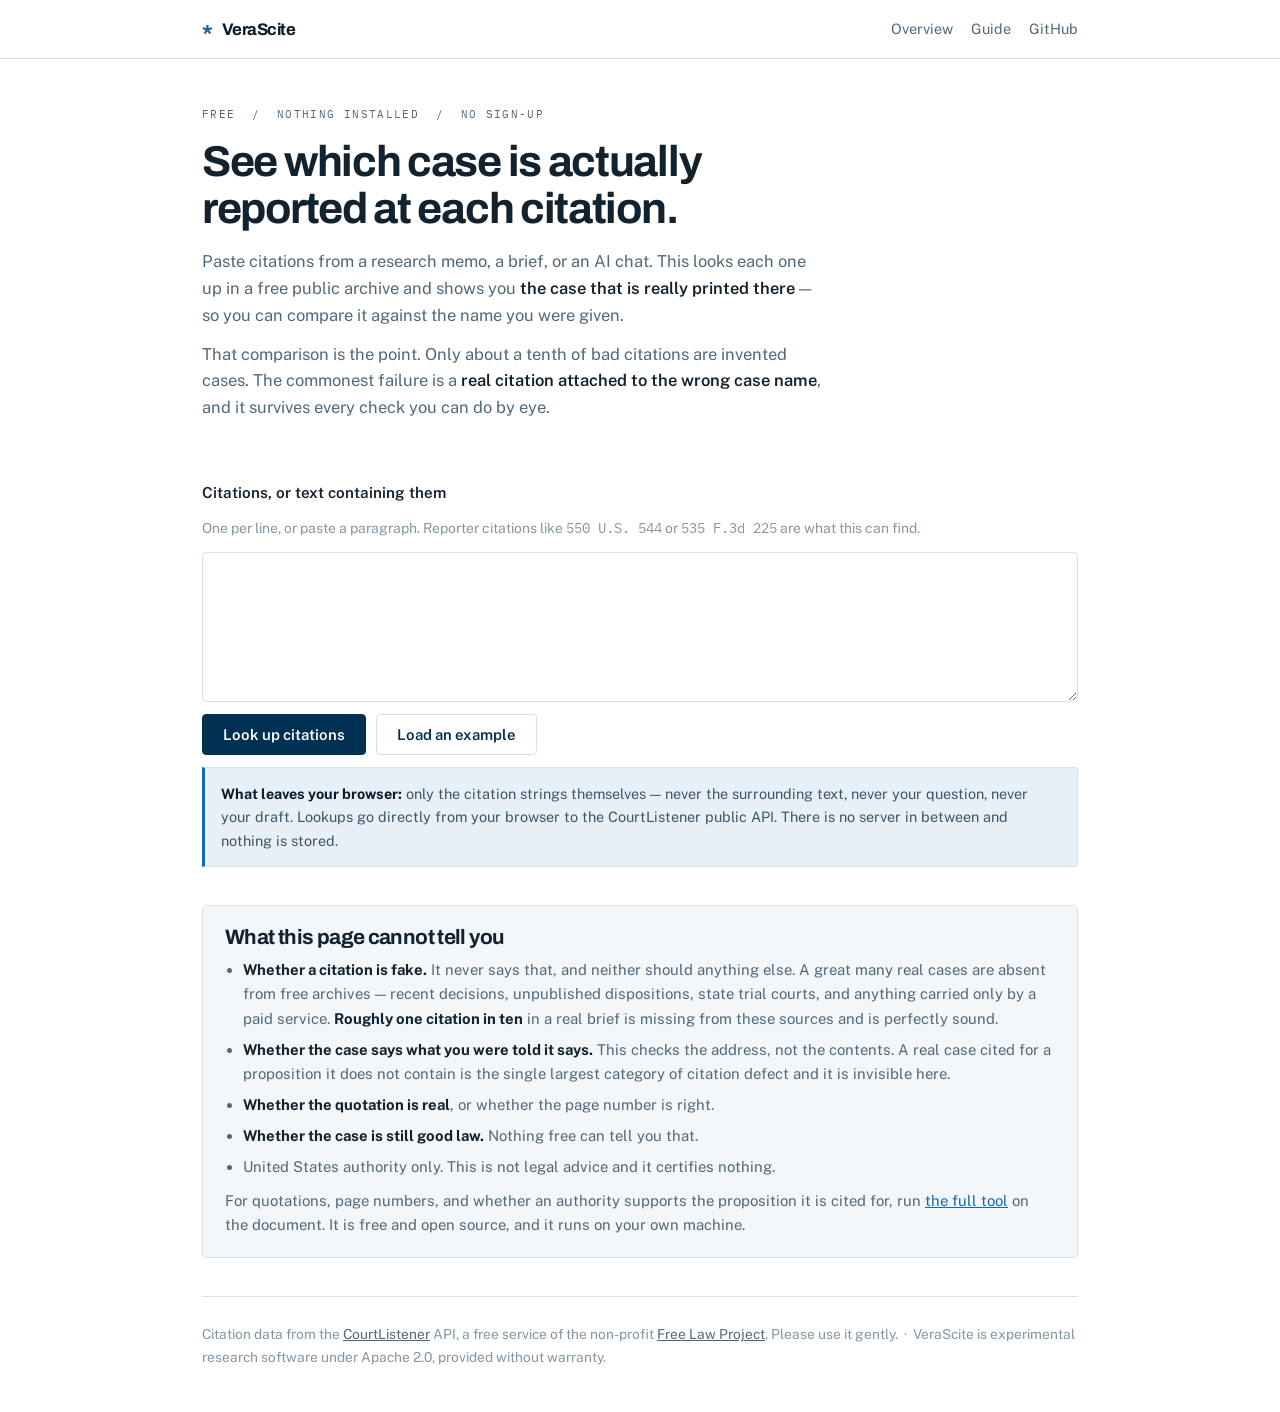
==== docs/check.html @ d42d6ce9 "Add a no-install citation check page The research said distribution is the unsolved problem, not loo" ====
<!DOCTYPE html>
<html lang="en">
<head>
<meta charset="utf-8">
<meta name="viewport" content="width=device-width, initial-scale=1">
<title>Check a citation — VeraScite</title>
<meta name="description" content="Paste legal citations and see which case is actually reported at each one. Free, no signup, nothing installed. Absence is never reported as fabrication.">
<meta name="keywords" content="check legal citation, verify case citation free, AI hallucination legal citation, citation checker no signup, CourtListener citation lookup, fake case citation check">
<link rel="canonical" href="https://rakib-nyc.github.io/verascite/check.html">
<link rel="preconnect" href="https://fonts.googleapis.com">
<link rel="preconnect" href="https://fonts.gstatic.com" crossorigin>
<link href="https://fonts.googleapis.com/css2?family=Archivo:wght@600;700&family=Public+Sans:wght@400;500;600;700&family=IBM+Plex+Mono:wght@400;500;600&display=swap" rel="stylesheet">
<link rel="icon" href="data:image/svg+xml,<svg xmlns='http://www.w3.org/2000/svg' viewBox='0 0 32 32'><rect width='32' height='32' fill='%23003153'/><text x='16' y='23' font-family='monospace' font-size='19' font-weight='700' fill='%23fff' text-anchor='middle'>*</text></svg>">
<style>
:root{
  --ink:#0A1B2A; --prussian:#003153; --azure:#1668B0; --azure-lift:#E8F0F7;
  --page:#FFFFFF; --wash:#F3F7FA; --rule:#D5E0E9; --rule-soft:#E7EEF4;
  --text:#12222F; --muted:#51687A; --faint:#8296A5;
  /* Absence is neutral. It is not a warning and must not look like one. */
  --absent:#5A6B79; --absent-bg:#EDF1F4; --absent-edge:#D3DCE3;
  --flag:#A8271F; --flag-bg:#FBECEA; --flag-edge:#E8CFCA;
  --ok:#1D5B41; --ok-bg:#E8F1ED; --ok-edge:#C9DCD4;
  --w:940px;
}
*{box-sizing:border-box}
html{-webkit-text-size-adjust:100%}
@media (prefers-reduced-motion:reduce){*{animation:none!important;transition:none!important}}
body{margin:0;background:var(--page);color:var(--text);
  font-family:'Public Sans',-apple-system,BlinkMacSystemFont,'Segoe UI',sans-serif;
  font-size:16.5px;line-height:1.62;-webkit-font-smoothing:antialiased}
h1,h2,h3{font-family:'Archivo',sans-serif;font-weight:700;letter-spacing:-.03em;line-height:1.08;margin:0;text-wrap:balance}
h1{font-size:clamp(1.9rem,4.2vw,2.7rem)}
h2{font-size:1.3rem}
h3{font-size:1rem;font-weight:600;letter-spacing:-.01em}
p{margin:0}
a{color:var(--azure)}
code,.mono{font-family:'IBM Plex Mono',ui-monospace,Menlo,monospace}
:focus-visible{outline:2px solid var(--azure);outline-offset:3px}

.wrap{max-width:var(--w);margin:0 auto;padding:0 clamp(20px,4vw,32px)}
header{border-bottom:1px solid var(--rule);background:var(--page)}
nav{max-width:var(--w);margin:0 auto;padding:0 clamp(20px,4vw,32px);height:58px;display:flex;align-items:center;gap:18px}
.brand{display:flex;align-items:baseline;gap:9px;font-family:'Archivo',sans-serif;font-weight:700;
  font-size:1.05rem;color:var(--ink);letter-spacing:-.028em;text-decoration:none}
.brand i{font-family:'IBM Plex Mono',monospace;font-style:normal;color:var(--azure);font-size:1.15rem}
nav .right{margin-left:auto;display:flex;gap:18px;align-items:center;font-size:.9rem}
nav .right a{color:var(--muted);text-decoration:none}
nav .right a:hover{color:var(--prussian)}

.intro{padding:clamp(30px,5vw,46px) 0 clamp(22px,3vw,30px)}
.kicker{font-family:'IBM Plex Mono',monospace;font-size:.7rem;letter-spacing:.12em;
  text-transform:uppercase;color:var(--muted);margin-bottom:16px}
.lede{color:var(--muted);max-width:62ch;margin-top:16px}
.lede b{color:var(--text);font-weight:600}

form{display:flex;flex-direction:column;gap:12px;margin:clamp(22px,3vw,30px) 0}
label{font-weight:600;font-size:.95rem}
.hint{font-size:.87rem;color:var(--faint)}
textarea{width:100%;min-height:150px;resize:vertical;padding:14px 15px;border:1px solid var(--rule);
  border-radius:5px;font-family:'IBM Plex Mono',monospace;font-size:.88rem;line-height:1.65;
  color:var(--text);background:var(--page)}
textarea:focus{border-color:var(--azure)}
.actions{display:flex;flex-wrap:wrap;gap:10px;align-items:center}
button{font-family:inherit;font-weight:600;font-size:.93rem;padding:11px 20px;border-radius:4px;cursor:pointer;
  border:1px solid var(--prussian);background:var(--prussian);color:#fff;transition:background .15s}
button:hover:not(:disabled){background:#00243E}
button:disabled{opacity:.55;cursor:default}
button.ghost{background:#fff;color:var(--prussian);border-color:var(--rule)}
button.ghost:hover:not(:disabled){background:var(--wash)}
.status{font-family:'IBM Plex Mono',monospace;font-size:.8rem;color:var(--muted)}

.privacy{border:1px solid var(--rule);border-left:3px solid var(--azure);background:var(--azure-lift);
  padding:14px 16px;border-radius:0 4px 4px 0;font-size:.9rem;color:#3D556A}
.privacy b{color:var(--ink)}

/* ---- results ---- */
#results{margin:clamp(24px,3vw,34px) 0}
.summary{display:grid;grid-template-columns:repeat(auto-fit,minmax(160px,1fr));
  border-top:1px solid var(--rule);border-left:1px solid var(--rule);margin-bottom:24px}
.sc{border-right:1px solid var(--rule);border-bottom:1px solid var(--rule);padding:14px 16px;background:#fff}
.sc .n{font-family:'Archivo',sans-serif;font-weight:700;font-size:1.7rem;line-height:1;letter-spacing:-.03em;
  font-variant-numeric:tabular-nums}
.sc .k{font-family:'IBM Plex Mono',monospace;font-size:.64rem;letter-spacing:.09em;text-transform:uppercase;
  color:var(--muted);margin-top:8px}
.sc.found .n{color:var(--ok)} .sc.absent .n{color:var(--absent)} .sc.declined .n{color:var(--muted)}

.row{border:1px solid var(--rule);border-radius:5px;padding:16px 18px;margin-bottom:11px;background:#fff;
  display:flex;flex-direction:column;gap:10px}
.row.absent{background:var(--absent-bg);border-color:var(--absent-edge)}
.row-top{display:flex;flex-wrap:wrap;gap:10px;align-items:center;justify-content:space-between}
.cite{font-family:'IBM Plex Mono',monospace;font-size:.92rem;font-weight:500;color:var(--ink);word-break:break-word}
.chip{display:inline-block;font-family:'IBM Plex Mono',monospace;font-size:.66rem;font-weight:600;
  letter-spacing:.08em;text-transform:uppercase;padding:4px 9px;border-radius:3px;white-space:nowrap}
.chip.found{background:var(--ok-bg);color:var(--ok);border:1px solid var(--ok-edge)}
.chip.absent{background:#fff;color:var(--absent);border:1px solid var(--absent-edge)}
.chip.declined{background:var(--wash);color:var(--muted);border:1px solid var(--rule)}
.chip.vendor{background:#fff;color:var(--absent);border:1px solid var(--absent-edge)}
.row.vendor{background:var(--absent-bg);border-color:var(--absent-edge)}
.row.vendor .compare{border-top-color:var(--absent-edge)}
.sc.vendor .n{color:var(--absent)}
.chip.noreporter{background:var(--flag-bg);color:var(--flag);border:1px solid var(--flag-edge)}
.row.noreporter{background:var(--flag-bg);border-color:var(--flag-edge)}
.row.noreporter .compare{border-top-color:var(--flag-edge)}
.sc.noreporter .n{color:var(--flag)}
.reported{font-size:.95rem}
.reported .who{font-weight:600;color:var(--ink)}
.compare{font-size:.9rem;color:var(--muted);border-top:1px solid var(--rule-soft);padding-top:9px}
.compare b{color:var(--ink)}
.row.absent .compare{border-top-color:var(--absent-edge)}
.parallel{font-family:'IBM Plex Mono',monospace;font-size:.8rem;color:var(--faint)}
.row a.open{font-size:.88rem}

/* ---- limits ---- */
.limits{border:1px solid var(--rule);background:var(--wash);border-radius:5px;padding:20px 22px;
  margin:clamp(26px,4vw,38px) 0;display:flex;flex-direction:column;gap:10px}
.limits ul{margin:0;padding-left:18px;display:flex;flex-direction:column;gap:7px}
.limits li{font-size:.93rem;color:var(--muted)}
.limits li b{color:var(--text)}
footer{border-top:1px solid var(--rule);padding:26px 0 44px;color:var(--faint);font-size:.86rem}
footer a{color:var(--muted)}
.vh{position:absolute;width:1px;height:1px;overflow:hidden;clip:rect(0 0 0 0);white-space:nowrap}
</style>
</head>
<body>

<header>
  <nav>
    <a class="brand" href="./"><i>*</i> VeraScite</a>
    <span class="right">
      <a href="./">Overview</a>
      <a href="https://github.com/rakib-nyc/verascite/blob/main/docs/WORKFLOW.md">Guide</a>
      <a href="https://github.com/rakib-nyc/verascite">GitHub</a>
    </span>
  </nav>
</header>

<div class="wrap">

  <section class="intro">
    <div class="kicker">Free &nbsp;/&nbsp; nothing installed &nbsp;/&nbsp; no sign-up</div>
    <h1>See which case is actually reported at each citation.</h1>
    <p class="lede">
      Paste citations from a research memo, a brief, or an AI chat. This looks each one up in a
      free public archive and shows you <b>the case that is really printed there</b> — so you can
      compare it against the name you were given.
    </p>
    <p class="lede" style="margin-top:12px">
      That comparison is the point. Only about a tenth of bad citations are invented cases. The
      commonest failure is a <b>real citation attached to the wrong case name</b>, and it survives
      every check you can do by eye.
    </p>
  </section>

  <form id="form">
    <label for="input">Citations, or text containing them</label>
    <span class="hint">One per line, or paste a paragraph. Reporter citations like
      <code>550 U.S. 544</code> or <code>535 F.3d 225</code> are what this can find.</span>
    <textarea id="input" spellcheck="false" aria-describedby="privacy"></textarea>
    <div class="actions">
      <button type="submit" id="go">Look up citations</button>
      <button type="button" class="ghost" id="sample">Load an example</button>
      <span class="status" id="status" role="status" aria-live="polite"></span>
    </div>
    <p class="privacy" id="privacy">
      <b>What leaves your browser:</b> only the citation strings themselves — never the
      surrounding text, never your question, never your draft. Lookups go directly from your
      browser to the CourtListener public API. There is no server in between and nothing is
      stored.
    </p>
  </form>

  <div id="results"></div>

  <section class="limits">
    <h2>What this page cannot tell you</h2>
    <ul>
      <li><b>Whether a citation is fake.</b> It never says that, and neither should anything
        else. A great many real cases are absent from free archives — recent decisions,
        unpublished dispositions, state trial courts, and anything carried only by a paid
        service. <b>Roughly one citation in ten</b> in a real brief is missing from these
        sources and is perfectly sound.</li>
      <li><b>Whether the case says what you were told it says.</b> This checks the address, not
        the contents. A real case cited for a proposition it does not contain is the single
        largest category of citation defect and it is invisible here.</li>
      <li><b>Whether the quotation is real</b>, or whether the page number is right.</li>
      <li><b>Whether the case is still good law.</b> Nothing free can tell you that.</li>
      <li>United States authority only. This is not legal advice and it certifies nothing.</li>
    </ul>
    <p style="font-size:.93rem;color:var(--muted)">
      For quotations, page numbers, and whether an authority supports the proposition it is
      cited for, run <a href="https://github.com/rakib-nyc/verascite">the full tool</a> on the
      document. It is free and open source, and it runs on your own machine.
    </p>
  </section>

  <footer>
    Citation data from the <a href="https://www.courtlistener.com/">CourtListener</a> API,
    a free service of the non-profit <a href="https://free.law/">Free Law Project</a>.
    Please use it gently. &nbsp;·&nbsp;
    VeraScite is experimental research software under Apache 2.0, provided without warranty.
  </footer>

</div>

<script src="./reporters.js"></script>
<script>
(function () {
  "use strict";

  var API = "https://www.courtlistener.com/api/rest/v4/search/";
  // CourtListener is a non-profit serving this free. Space requests out and cap
  // how many one paste can fire, rather than letting a long document hammer it.
  var GAP_MS = 900;
  var MAX = 25;

  // Volume, reporter, page. Deliberately simpler than the extractor in the full
  // tool -- it takes the common reporter form and declines the rest rather than
  // guessing, because a wrong parse sends the lookup after the wrong case.
  // Page numbers run long in vendor identifiers -- "2019 WL 1396975" is seven
  // digits -- so a five-digit cap silently dropped exactly the citations most
  // likely to need explaining.
  var CITE = /\b(\d{1,4})\s+([A-Z][A-Za-z.'’]*(?:\s*[0-9]?[A-Za-z.'’]+){0,4}?)\s+(\d{1,7})(?=\b)/g;
  // Tokens that mean the match is a date, a statute, or a docket rather than a
  // reporter citation.
  var NOT_A_REPORTER = /^(?:U\.?S\.?C|C\.?F\.?R|Stat|Pub|No|Fed\.?\s*R|Cir|Supp\.?\s*$)/i;
  // Vendor database identifiers. These name real decisions that no free archive
  // carries, so a lookup would report absence for a reason that has nothing to
  // do with the citation. Saying that plainly is more honest than a null result.
  var VENDOR_ONLY = /^(?:WL|LEXIS|U\.?S\.?\s*App\.?\s*LEXIS|U\.?S\.?\s*Dist\.?\s*LEXIS)$/i;

  // A reporter series that has never existed is the one thing this page can
  // state affirmatively, because it is contradicted by a source rather than
  // merely absent from one. Everything else routes to "not in this archive".
  function reporterExists(reporter) {
    var set = window.VERASCITE_REPORTERS;
    if (!set) { return true; }              // data missing: never accuse
    if (set.has(reporter)) { return true; }
    var squashed = reporter.replace(/\s+/g, "");
    var loose = reporter.replace(/\./g, "").replace(/\s+/g, " ").trim();
    var it = set.values(), n;
    while (!(n = it.next()).done) {
      var v = n.value;
      if (v.replace(/\s+/g, "") === squashed) { return true; }
      if (v.replace(/\./g, "").replace(/\s+/g, " ").trim() === loose) { return true; }
    }
    return false;
  }

  var form = document.getElementById("form");
  var input = document.getElementById("input");
  var status = document.getElementById("status");
  var results = document.getElementById("results");
  var go = document.getElementById("go");

  document.getElementById("sample").addEventListener("click", function () {
    // One of each result the page can produce, so the example teaches the
    // distinctions rather than just demonstrating a lookup.
    input.value =
      "Bell Atlantic Corp. v. Twombly, 550 U.S. 544 (2007)\n" +
      "Doe v. Roe, 475 F.6th 972 (8th Cir. 1983)\n" +
      "Iko v. Shreve, 122 F.3d 707 (4th Cir. 1997)\n" +
      "Tinch v. Video Indus. Servs., Inc., 2019 WL 1396975 (E.D. Mich. 2019)";
    results.innerHTML = "";
    status.textContent = "";
  });

  function extract(text) {
    var out = [], seen = {}, m;
    CITE.lastIndex = 0;
    while ((m = CITE.exec(text)) !== null) {
      var reporter = m[2].replace(/\s+/g, " ").trim();
      if (NOT_A_REPORTER.test(reporter)) { continue; }
      if (!/[A-Za-z]/.test(reporter)) { continue; }
      var cite = m[1] + " " + reporter + " " + m[3];
      var key = cite.toLowerCase();
      if (seen[key]) { continue; }
      seen[key] = 1;
      // The words immediately before a citation are usually its case name.
      var before = text.slice(Math.max(0, m.index - 90), m.index);
      // Party names are full of periods and commas -- "Bell Atlantic Corp. v.
      // Twombly", "Video Indus. Servs., Inc." -- so the name is taken as the
      // run ending in " v. Something" immediately before the citation.
      var nameMatch = before.match(/([A-Z][A-Za-z0-9'’&.,\- ]{1,70}?\sv\.?\s[A-Za-z0-9'’&.,\- ]{2,60}?)[,\s]*$/);
      out.push({
        cite: cite,
        reporter: reporter,
        claimed: nameMatch ? nameMatch[1].trim() : "",
        vendorOnly: VENDOR_ONLY.test(reporter),
        noSuchReporter: !VENDOR_ONLY.test(reporter) && !reporterExists(reporter)
      });
      if (out.length >= MAX) { break; }
    }
    return out;
  }

  function el(tag, cls, text) {
    var e = document.createElement(tag);
    if (cls) { e.className = cls; }
    if (text !== undefined) { e.textContent = text; }
    return e;
  }

  // Loose comparison, only ever used to *prompt* a human to look. It never
  // decides anything: a difference is shown as "compare these", not as a finding.
  function looksDifferent(claimed, actual) {
    if (!claimed || !actual) { return false; }
    var norm = function (s) {
      return s.toLowerCase().replace(/[^a-z\s]/g, " ").split(/\s+/)
        .filter(function (w) { return w.length > 3 && w !== "state" && w !== "people"; });
    };
    var a = norm(claimed), b = norm(actual);
    if (!a.length || !b.length) { return false; }
    for (var i = 0; i < a.length; i++) {
      for (var j = 0; j < b.length; j++) {
        if (a[i] === b[j]) { return false; }
      }
    }
    return true;
  }

  function render(item) {
    var row = el("div", "row" +
      (item.state === "absent" ? " absent"
        : item.state === "vendor" ? " vendor"
        : item.state === "noreporter" ? " noreporter" : ""));
    var top = el("div", "row-top");
    top.appendChild(el("span", "cite", item.cite));

    var chip = el("span", "chip " + item.state);
    chip.textContent = item.state === "found" ? "Reported"
      : item.state === "absent" ? "Not in this archive"
      : item.state === "vendor" ? "No free source carries this"
      : item.state === "noreporter" ? "No such reporter series" : "Not looked up";
    top.appendChild(chip);
    row.appendChild(top);

    if (item.state === "noreporter") {
      var nr = el("p", "compare");
      nr.innerHTML = "<b>" + esc(item.reporter) + "</b> is not among the 1,342 reporter " +
        "series recognised in American law, or any of their known variant spellings. " +
        "Every published American case appears in one of them. <b>This is the one thing " +
        "this page can tell you affirmatively</b> — it is not an absence, it is a " +
        "contradiction. A citation to a reporter that does not exist should not be filed.";
      nr.style.borderTop = "none"; nr.style.paddingTop = "0";
      row.appendChild(nr);
    } else if (item.state === "vendor") {
      var v = el("p", "compare");
      v.innerHTML = "This is a <b>vendor database identifier</b>. It names a real decision, " +
        "but no free archive carries these — so nothing here, and no free tool anywhere, can " +
        "confirm or deny it. <b>That is a gap in public access, not a mark against your " +
        "citation.</b> Look it up in the service that issued it, or find the case's " +
        "official reporter citation instead.";
      v.style.borderTop = "none"; v.style.paddingTop = "0";
      row.appendChild(v);
    } else if (item.state === "found") {
      var rep = el("p", "reported");
      rep.appendChild(document.createTextNode("This citation is reported as "));
      rep.appendChild(el("span", "who", item.actual));
      rep.appendChild(document.createTextNode("."));
      row.appendChild(rep);

      if (item.parallel && item.parallel.length) {
        row.appendChild(el("p", "parallel", "Also printed at: " + item.parallel.join("  ·  ")));
      }
      if (item.claimed) {
        var cmp = el("p", "compare");
        if (looksDifferent(item.claimed, item.actual)) {
          cmp.innerHTML = "Your text calls this <b>" + esc(item.claimed) + "</b>. " +
            "The archive reports a different name. <b>Compare them yourself</b> — a citation " +
            "attached to the wrong case is the commonest defect there is, and this comparison " +
            "is a prompt to look, not a finding.";
        } else {
          cmp.innerHTML = "Your text calls this <b>" + esc(item.claimed) + "</b>, which is " +
            "consistent with the archive. That confirms the name only — not the quotation, " +
            "the page, or what the case holds.";
        }
        row.appendChild(cmp);
      }
      if (item.url) {
        var a = el("a", "open", "Read the case on CourtListener →");
        a.href = item.url; a.target = "_blank"; a.rel = "noopener noreferrer";
        row.appendChild(a);
      }
    } else if (item.state === "absent") {
      var note = el("p", "compare");
      note.innerHTML = "<b>This does not mean the citation is fake.</b> It means this archive " +
        "does not contain it. Recent decisions, unpublished dispositions, state trial court " +
        "orders, and cases carried only by paid services are routinely absent — about one " +
        "citation in ten. Look it up somewhere else before relying on it, and before removing it.";
      note.style.borderTop = "none";
      note.style.paddingTop = "0";
      row.appendChild(note);
    } else {
      row.appendChild(el("p", "compare", item.reason || "This did not look like a reporter citation."));
    }
    return row;
  }

  function esc(s) {
    var d = document.createElement("div");
    d.textContent = s;
    return d.innerHTML;
  }

  function summarise(items) {
    var counts = { found: 0, absent: 0, declined: 0 };
    items.forEach(function (i) { counts[i.state] = (counts[i.state] || 0) + 1; });
    var grid = el("div", "summary");
    [["noreporter", "No such reporter series"],
     ["found", "Reported in the archive"],
     ["absent", "Not in this archive"],
     ["vendor", "No free source carries these"],
     ["declined", "Not looked up"]].forEach(function (pair) {
      if (!counts[pair[0]]) { return; }
      var c = el("div", "sc " + pair[0]);
      c.appendChild(el("div", "n", String(counts[pair[0]])));
      c.appendChild(el("div", "k", pair[1]));
      grid.appendChild(c);
    });
    return grid;
  }

  function lookup(cite) {
    var url = API + "?type=o&q=" + encodeURIComponent('citation:("' + cite + '")');
    return fetch(url, { headers: { "Accept": "application/json" } })
      .then(function (r) {
        if (!r.ok) { throw new Error("HTTP " + r.status); }
        return r.json();
      })
      .then(function (d) {
        var hit = (d.results || [])[0];
        if (!d.count || !hit) { return { state: "absent" }; }
        return {
          state: "found",
          actual: hit.caseName || "(unnamed)",
          parallel: (hit.citation || []).filter(function (c) {
            return c.toLowerCase() !== cite.toLowerCase();
          }).slice(0, 3),
          url: hit.absolute_url
            ? "https://www.courtlistener.com" + hit.absolute_url : ""
        };
      });
  }

  form.addEventListener("submit", function (e) {
    e.preventDefault();
    var found = extract(input.value);
    results.innerHTML = "";
    if (!found.length) {
      status.textContent = "";
      results.appendChild(render({
        cite: "—", state: "declined",
        reason: "No reporter citations were recognised. This page reads the common " +
                "form — volume, reporter, page — such as 550 U.S. 544."
      }));
      return;
    }

    go.disabled = true;
    var done = [];
    var list = el("div");
    var summary = el("div");
    results.appendChild(summary);
    results.appendChild(list);

    // Serial, with a gap. A free non-profit service should not be hammered
    // because somebody pasted a long brief.
    var i = 0;
    (function step() {
      if (i >= found.length) {
        go.disabled = false;
        status.textContent = "Checked " + done.length + " citation" +
          (done.length === 1 ? "" : "s") + ".";
        summary.replaceWith(summarise(done));
        return;
      }
      var item = found[i];
      if (item.noSuchReporter) {
        // No request: reporters-db already settled it, locally.
        var nr2 = Object.assign({}, item, { state: "noreporter" });
        done.push(nr2); list.appendChild(render(nr2));
        i += 1; step(); return;
      }
      if (item.vendorOnly) {
        // No request: the archive structurally cannot hold this.
        var v = Object.assign({}, item, { state: "vendor" });
        done.push(v); list.appendChild(render(v));
        i += 1; step(); return;
      }
      status.textContent = "Looking up " + (i + 1) + " of " + found.length + "…";
      lookup(item.cite)
        .catch(function (err) {
          return { state: "declined", reason: "Could not reach the archive (" + err.message +
            "). That is a network problem, not a finding about this citation." };
        })
        .then(function (res) {
          var merged = Object.assign({ cite: item.cite, claimed: item.claimed }, res);
          done.push(merged);
          list.appendChild(render(merged));
          i += 1;
          setTimeout(step, GAP_MS);
        });
    })();
  });
})();
</script>
</body>
</html>
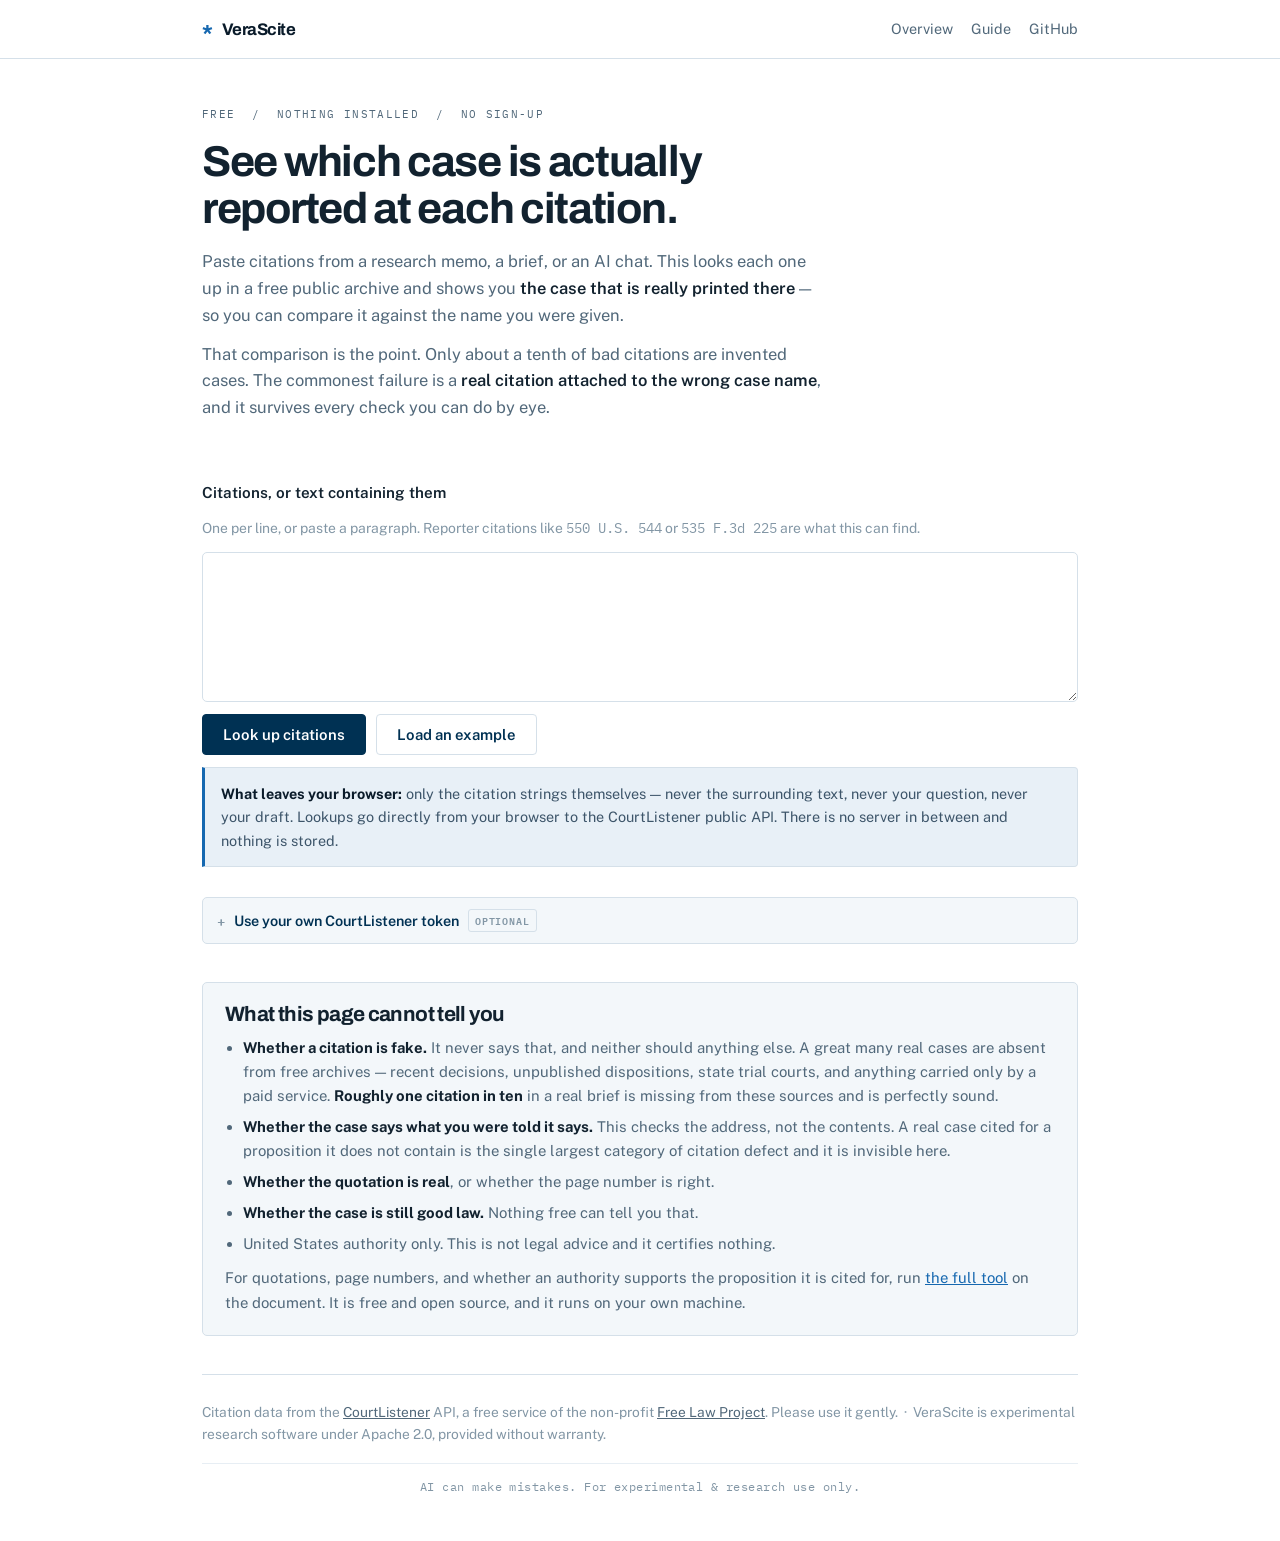
==== commit 3d593756: "Let every surface use its own CourtListener token, and carry the notice Two things asked for, and on" ====
--- a/docs/check.html
+++ b/docs/check.html
@@ -102,6 +102,13 @@
 .row.noreporter{background:var(--flag-bg);border-color:var(--flag-edge)}
 .row.noreporter .compare{border-top-color:var(--flag-edge)}
 .sc.noreporter .n{color:var(--flag)}
+.chip.mismatch{background:var(--flag-bg);color:var(--flag);border:1px solid var(--flag-edge)}
+.row.mismatch{background:var(--flag-bg);border-color:var(--flag-edge)}
+.row.mismatch .compare{border-top-color:var(--flag-edge)}
+.sc.mismatch .n{color:var(--flag)}
+.chip.yearoff{background:#FFF6E9;color:#8A5A12;border:1px solid #EBD6B4}
+.row.yearoff{background:#FFFBF4;border-color:#EBD6B4}
+.sc.yearoff .n{color:#8A5A12}
 .reported{font-size:.95rem}
 .reported .who{font-weight:600;color:var(--ink)}
 .compare{font-size:.9rem;color:var(--muted);border-top:1px solid var(--rule-soft);padding-top:9px}
@@ -119,6 +126,25 @@
 footer{border-top:1px solid var(--rule);padding:26px 0 44px;color:var(--faint);font-size:.86rem}
 footer a{color:var(--muted)}
 .vh{position:absolute;width:1px;height:1px;overflow:hidden;clip:rect(0 0 0 0);white-space:nowrap}
+
+.settings{border:1px solid var(--rule);border-radius:5px;background:var(--wash);margin-top:4px}
+.settings summary{cursor:pointer;padding:11px 14px;font-size:.9rem;font-weight:600;color:var(--prussian);
+  list-style:none;display:flex;align-items:center;gap:9px}
+.settings summary::-webkit-details-marker{display:none}
+.settings summary::before{content:"+";font-family:'IBM Plex Mono',monospace;color:var(--faint)}
+.settings[open] summary::before{content:"−"}
+.settings .opt{font-family:'IBM Plex Mono',monospace;font-size:.64rem;letter-spacing:.08em;
+  text-transform:uppercase;color:var(--faint);border:1px solid var(--rule);padding:2px 6px;border-radius:3px}
+.settings-body{padding:0 14px 14px;display:flex;flex-direction:column;gap:10px;
+  border-top:1px solid var(--rule);padding-top:12px;font-size:.9rem;color:var(--muted)}
+.settings-body b{color:var(--text)}
+.settings-body label{font-weight:600;font-size:.85rem;color:var(--text)}
+.settings-body input{padding:9px 11px;border:1px solid var(--rule);border-radius:4px;
+  font-family:'IBM Plex Mono',monospace;font-size:.85rem;background:#fff;color:var(--text)}
+.settings-actions{display:flex;flex-wrap:wrap;gap:8px;align-items:center}
+.settings-actions button{width:auto;padding:7px 13px;font-size:.85rem}
+.disclaimer{font-family:'IBM Plex Mono',monospace;font-size:.72rem;letter-spacing:.04em;
+  color:var(--faint);text-align:center;padding:14px 0 0;border-top:1px solid var(--rule-soft);margin-top:18px}
 </style>
 </head>
 <body>
@@ -168,6 +194,32 @@
       stored.
     </p>
   </form>
+
+
+  <details class="settings">
+    <summary>Use your own CourtListener token <span class="opt">optional</span></summary>
+    <div class="settings-body">
+      <p>Lookups work without one. A token raises your rate limit — anonymous
+        requests are throttled first, and a long document can crawl without one.</p>
+      <p><b>It is stored in this browser only</b>, and sent only to courtlistener.com
+        in your own requests. There is no account and no server of ours; we could not
+        receive it if we wanted to.</p>
+      <label for="tok">Token</label>
+      <input id="tok" type="password" autocomplete="off" spellcheck="false"
+             placeholder="paste your token">
+      <div class="settings-actions">
+        <button type="button" class="ghost" id="tokSave">Save</button>
+        <button type="button" class="ghost" id="tokClear">Remove</button>
+        <span class="status" id="tokStatus"></span>
+      </div>
+      <p class="note">
+        Get one free at
+        <a href="https://www.courtlistener.com/profile/api-token/" target="_blank"
+           rel="noopener noreferrer">courtlistener.com/profile/api-token</a> —
+        sign up, copy the token, paste it here. Revoke it there at any time.
+      </p>
+    </div>
+  </details>
 
   <div id="results"></div>
 
@@ -198,11 +250,14 @@
     a free service of the non-profit <a href="https://free.law/">Free Law Project</a>.
     Please use it gently. &nbsp;·&nbsp;
     VeraScite is experimental research software under Apache 2.0, provided without warranty.
+    <p class="disclaimer">AI can make mistakes. For experimental &amp; research use only.</p>
   </footer>
 
 </div>
 
 <script src="./reporters.js"></script>
+<script src="./names.js"></script>
+<script src="./token.js"></script>
 <script>
 (function () {
   "use strict";
@@ -245,6 +300,33 @@
     }
     return false;
   }
+
+  var LABEL = {
+    mismatch: "Different case at this citation",
+    noreporter: "No such reporter series",
+    yearoff: "Year does not match",
+    found: "Reported",
+    absent: "Not in this archive",
+    vendor: "No free source carries this",
+    declined: "Not looked up"
+  };
+
+  var EXPLAIN = {
+    mismatch: function (i) {
+      return "The text cites this as <b>" + esc(i.claimed) + "</b>, but the archive " +
+        "reports the case at this citation as <b>" + esc(i.actual) + "</b>. Those are " +
+        "different cases. <b>A source was retrieved and it contradicts the text</b> — " +
+        "this is a finding, not a prompt to look." +
+        (i.yearOff ? " The year is wrong too: the text says " + esc(i.claimedYear) +
+          ", the record was filed " + esc(i.filedYear) + "." : "");
+    },
+    yearoff: function (i) {
+      return "Reported as <b>" + esc(i.actual) + "</b>, which matches the name given — " +
+        "but the text says <b>" + esc(i.claimedYear) + "</b> and the record was filed in " +
+        "<b>" + esc(i.filedYear) + "</b>. Check the year, and check you have the right " +
+        "decision: some cases have a later history at a different citation.";
+    }
+  };
 
   var form = document.getElementById("form");
   var input = document.getElementById("input");
@@ -284,7 +366,8 @@
       out.push({
         cite: cite,
         reporter: reporter,
-        claimed: nameMatch ? nameMatch[1].trim() : "",
+        claimed: nameMatch ? stripSignal(nameMatch[1]) : "",
+        claimedYear: claimedYear(text, m.index + m[0].length),
         vendorOnly: VENDOR_ONLY.test(reporter),
         noSuchReporter: !VENDOR_ONLY.test(reporter) && !reporterExists(reporter)
       });
@@ -300,41 +383,70 @@
     return e;
   }
 
-  // Loose comparison, only ever used to *prompt* a human to look. It never
-  // decides anything: a difference is shown as "compare these", not as a finding.
-  function looksDifferent(claimed, actual) {
-    if (!claimed || !actual) { return false; }
-    var norm = function (s) {
-      return s.toLowerCase().replace(/[^a-z\s]/g, " ").split(/\s+/)
-        .filter(function (w) { return w.length > 3 && w !== "state" && w !== "people"; });
-    };
-    var a = norm(claimed), b = norm(actual);
-    if (!a.length || !b.length) { return false; }
-    for (var i = 0; i < a.length; i++) {
-      for (var j = 0; j < b.length; j++) {
-        if (a[i] === b[j]) { return false; }
-      }
-    }
-    return true;
+  // Name comparison is ported from the command-line tool rather than
+  // reimplemented, so the browser and the terminal reach the same verdict.
+  // "mismatch" is a finding: a source was retrieved and it names a different
+  // case. It is reached only when both names identify a specific party and
+  // they share none of them, exact or misspelled.
+  function nameVerdict(claimed, actual) {
+    var N = window.VERASCITE_NAMES;
+    if (!N || !claimed || !actual) { return "unclear"; }
+    return N.compare(claimed, actual);
+  }
+
+  // The year the document asserts, taken only from a parenthetical directly
+  // after the citation, so a stray four-digit number cannot become a finding.
+  // Introductory signals sit immediately before a case name and are not part of
+  // it. Left in, they end up quoted back at the reader in a Word comment as
+  // "the document cites this as But see Roe v. Wade", and they add tokens the
+  // name comparison never intended to see. The command-line extractor keeps
+  // signals in their own field for the same reason.
+  var SIGNAL = new RegExp(
+    "^(?:but\\s+)?(?:see\\s+also|see\\s+generally|see,\\s*e\\.g\\.,?|see|cf\\.|" +
+    "compare|accord|contra|e\\.g\\.,?|citing|quoting|following|overruling|" +
+    "rev'?d|aff'?d|cert\\.\\s+denied)\\s+", "i");
+
+  function stripSignal(name) {
+    var out = String(name || "").trim();
+    for (var i = 0; i < 3 && SIGNAL.test(out); i++) { out = out.replace(SIGNAL, "").trim(); }
+    return out;
+  }
+
+  function claimedYear(text, endIndex) {
+    var after = text.slice(endIndex, endIndex + 40);
+    var m = after.match(/^[^()]{0,24}\((?:[^)]*?\b)?((?:19|20)\d{2})\)/);
+    return m ? m[1] : "";
   }
 
   function render(item) {
     var row = el("div", "row" +
       (item.state === "absent" ? " absent"
         : item.state === "vendor" ? " vendor"
-        : item.state === "noreporter" ? " noreporter" : ""));
+        : item.state === "noreporter" ? " noreporter"
+        : item.state === "mismatch" ? " mismatch"
+        : item.state === "yearoff" ? " yearoff" : ""));
     var top = el("div", "row-top");
     top.appendChild(el("span", "cite", item.cite));
 
     var chip = el("span", "chip " + item.state);
-    chip.textContent = item.state === "found" ? "Reported"
-      : item.state === "absent" ? "Not in this archive"
-      : item.state === "vendor" ? "No free source carries this"
-      : item.state === "noreporter" ? "No such reporter series" : "Not looked up";
+    chip.textContent = LABEL[item.state] || "Not looked up";
     top.appendChild(chip);
     row.appendChild(top);
 
-    if (item.state === "noreporter") {
+    if (item.state === "mismatch" || item.state === "yearoff") {
+      var mm = el("p", "compare");
+      mm.innerHTML = EXPLAIN[item.state](item);
+      mm.style.borderTop = "none"; mm.style.paddingTop = "0";
+      row.appendChild(mm);
+      if (item.parallel && item.parallel.length) {
+        row.appendChild(el("p", "parallel", "Also printed at: " + item.parallel.join("  ·  ")));
+      }
+      if (item.url) {
+        var ma = el("a", "open", "Read what is actually there →");
+        ma.href = item.url; ma.target = "_blank"; ma.rel = "noopener noreferrer";
+        row.appendChild(ma);
+      }
+    } else if (item.state === "noreporter") {
       var nr = el("p", "compare");
       nr.innerHTML = "<b>" + esc(item.reporter) + "</b> is not among the 1,342 reporter " +
         "series recognised in American law, or any of their known variant spellings. " +
@@ -363,17 +475,12 @@
         row.appendChild(el("p", "parallel", "Also printed at: " + item.parallel.join("  ·  ")));
       }
       if (item.claimed) {
+        // Reaching here means the name agreed. A disagreement was classified as
+        // a finding upstream and never arrives in this branch.
         var cmp = el("p", "compare");
-        if (looksDifferent(item.claimed, item.actual)) {
-          cmp.innerHTML = "Your text calls this <b>" + esc(item.claimed) + "</b>. " +
-            "The archive reports a different name. <b>Compare them yourself</b> — a citation " +
-            "attached to the wrong case is the commonest defect there is, and this comparison " +
-            "is a prompt to look, not a finding.";
-        } else {
-          cmp.innerHTML = "Your text calls this <b>" + esc(item.claimed) + "</b>, which is " +
-            "consistent with the archive. That confirms the name only — not the quotation, " +
-            "the page, or what the case holds.";
-        }
+        cmp.innerHTML = "Your text calls this <b>" + esc(item.claimed) + "</b>, which is " +
+          "consistent with the archive. That confirms the name only — not the quotation, " +
+          "the page, or what the case holds.";
         row.appendChild(cmp);
       }
       if (item.url) {
@@ -396,6 +503,23 @@
     return row;
   }
 
+      // A retrieved record that names a different case is a contradiction, not a
+      // hint. This is the second-largest defect class and it is the whole reason
+      // the page reports the real case name rather than a bare found/not-found.
+      function classify(item, res) {
+        if (res.state !== "found") { return res; }
+        var merged = Object.assign({}, res);
+        var verdict = nameVerdict(item.claimed, res.actual);
+        var filedYear = (res.dateFiled || "").slice(0, 4);
+        var yearOff = !!(item.claimedYear && filedYear && item.claimedYear !== filedYear);
+        merged.filedYear = filedYear;
+        merged.claimedYear = item.claimedYear || "";
+        merged.yearOff = yearOff;
+        if (verdict === "mismatch") { merged.state = "mismatch"; }
+        else if (yearOff) { merged.state = "yearoff"; }
+        return merged;
+      }
+
   function esc(s) {
     var d = document.createElement("div");
     d.textContent = s;
@@ -406,7 +530,9 @@
     var counts = { found: 0, absent: 0, declined: 0 };
     items.forEach(function (i) { counts[i.state] = (counts[i.state] || 0) + 1; });
     var grid = el("div", "summary");
-    [["noreporter", "No such reporter series"],
+    [["mismatch", "Different case at this citation"],
+     ["noreporter", "No such reporter series"],
+     ["yearoff", "Year does not match"],
      ["found", "Reported in the archive"],
      ["absent", "Not in this archive"],
      ["vendor", "No free source carries these"],
@@ -422,7 +548,7 @@
 
   function lookup(cite) {
     var url = API + "?type=o&q=" + encodeURIComponent('citation:("' + cite + '")');
-    return fetch(url, { headers: { "Accept": "application/json" } })
+    return fetch(url, { headers: window.VERASCITE_TOKEN.headers() })
       .then(function (r) {
         if (!r.ok) { throw new Error("HTTP " + r.status); }
         return r.json();
@@ -436,11 +562,42 @@
           parallel: (hit.citation || []).filter(function (c) {
             return c.toLowerCase() !== cite.toLowerCase();
           }).slice(0, 3),
+          dateFiled: hit.dateFiled || "",
           url: hit.absolute_url
             ? "https://www.courtlistener.com" + hit.absolute_url : ""
         };
       });
   }
+
+
+  // --- token settings -------------------------------------------------------
+  (function () {
+    var T = window.VERASCITE_TOKEN;
+    if (!T) { return; }
+    var box = document.getElementById("tok");
+    var out = document.getElementById("tokStatus");
+    if (!box) { return; }
+    var shown = T.masked();
+    if (shown) { box.placeholder = "saved: " + shown; }
+    document.getElementById("tokSave").addEventListener("click", function () {
+      var value = box.value.trim();
+      if (!value) { out.textContent = "Nothing to save."; return; }
+      out.textContent = "Checking…";
+      T.verify(value).then(function (r) {
+        if (!r.ok) { out.textContent = r.reason; return; }
+        T.write(value);
+        box.value = "";
+        box.placeholder = "saved: " + T.masked();
+        out.textContent = "Saved in this browser.";
+      });
+    });
+    document.getElementById("tokClear").addEventListener("click", function () {
+      T.write("");
+      box.value = "";
+      box.placeholder = "paste your token";
+      out.textContent = "Removed.";
+    });
+  })();
 
   form.addEventListener("submit", function (e) {
     e.preventDefault();
@@ -494,7 +651,7 @@
             "). That is a network problem, not a finding about this citation." };
         })
         .then(function (res) {
-          var merged = Object.assign({ cite: item.cite, claimed: item.claimed }, res);
+          var merged = Object.assign({}, item, classify(item, res));
           done.push(merged);
           list.appendChild(render(merged));
           i += 1;
